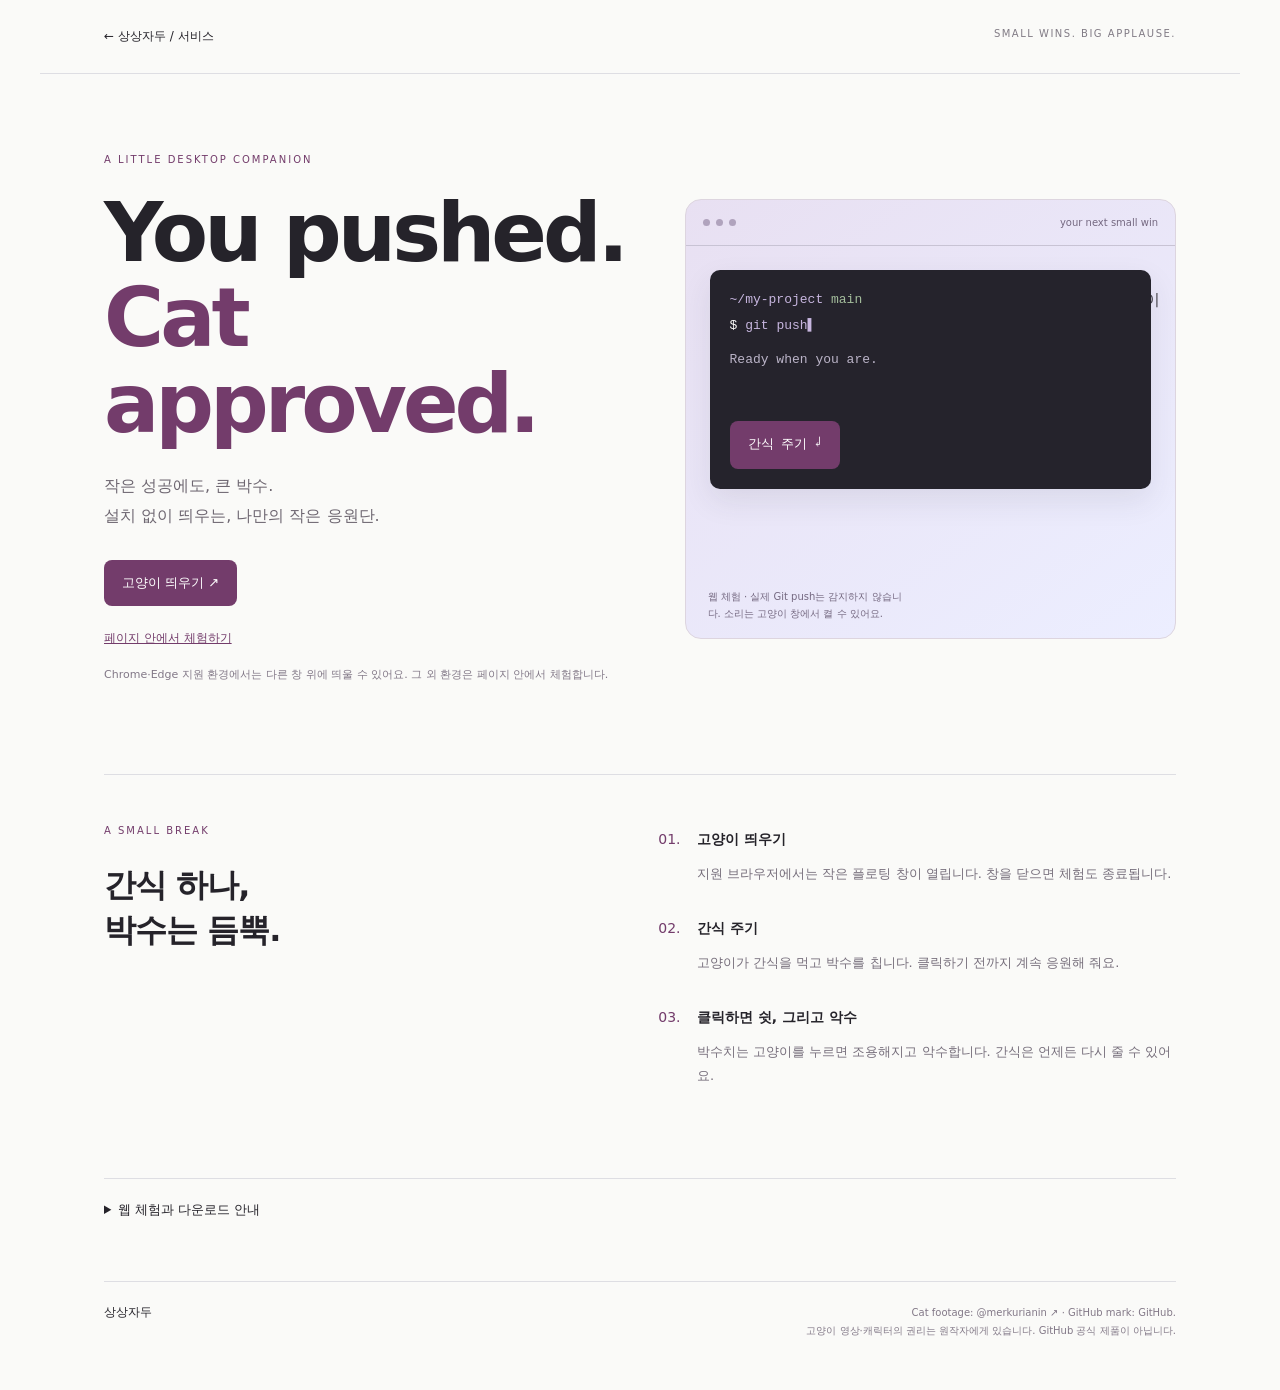
==== web/clap-cat/index.html @ 5a5c069d "Share Clap Cat and Usagi Rap sources and browser demos" ====
<!doctype html><html lang="ko"><head><meta charset="utf-8"><meta name="viewport" content="width=device-width,initial-scale=1"><title>Clap Cat — 상상자두</title><meta name="description" content="작은 성공에도 큰 박수. 설치 없이 고양이를 띄우고 간식과 박수, 쉿과 악수를 체험하세요."><link rel="icon" href="https://sangsangplum.pages.dev/favicon.svg"><link rel="stylesheet" href="style.css"></head><body>
<header><a href="../">← 상상자두 / 서비스</a><span>SMALL WINS. BIG APPLAUSE.</span></header>
<main><section class="intro"><p class="eyebrow">A LITTLE DESKTOP COMPANION</p><h1>You pushed.<br><em>Cat approved.</em></h1><p class="lead">작은 성공에도, 큰 박수.<br>설치 없이 띄우는, 나만의 작은 응원단.</p><div class="actions"><button id="try">고양이 띄우기 ↗</button></div><p id="launch-status" role="status"></p><button id="inline" class="inline-try">페이지 안에서 체험하기</button><p class="fine">Chrome·Edge 지원 환경에서는 다른 창 위에 띄울 수 있어요. 그 외 환경은 페이지 안에서 체험합니다.</p></section>
<section class="stage" aria-label="Git push 웹 체험"><div class="windowbar"><i></i><i></i><i></i><span>your next small win</span></div><div class="terminal"><p><span>~/my-project</span> <b>main</b></p><p>$ <span id="command">git push</span><span class="cursor">▌</span></p><pre id="output">Ready when you are.</pre><button id="push">간식 주기 ↵</button></div><img class="poster" src="cover.webp" alt="박수치는 검은 고양이" width="320" height="346"><p class="stage-label">웹 체험 · 실제 Git push는 감지하지 않습니다. 소리는 고양이 창에서 켤 수 있어요.</p></section>
<section class="instructions"><div><p class="eyebrow">A SMALL BREAK</p><h2>간식 하나,<br>박수는 듬뿍.</h2></div><ol><li><strong>고양이 띄우기</strong><p>지원 브라우저에서는 작은 플로팅 창이 열립니다. 창을 닫으면 체험도 종료됩니다.</p></li><li><strong>간식 주기</strong><p>고양이가 간식을 먹고 박수를 칩니다. 클릭하기 전까지 계속 응원해 줘요.</p></li><li><strong>클릭하면 쉿, 그리고 악수</strong><p>박수치는 고양이를 누르면 조용해지고 악수합니다. 간식은 언제든 다시 줄 수 있어요.</p></li></ol></section><details><summary>웹 체험과 다운로드 안내</summary><p>웹 체험은 PC의 Git 명령이나 파일을 읽지 않습니다. 작은 창 기능은 지원되는 데스크톱 브라우저에서 사용할 수 있으며, 브라우저를 닫으면 종료됩니다. 모바일과 미지원 환경에서는 페이지 안에서 체험합니다.</p><p>이 저장소는 소스와 웹 체험만 제공합니다. 실행 파일 다운로드는 제공하지 않습니다.</p></details><footer><a href="../">상상자두</a><p>Cat footage: <a href="https://www.tiktok.com/@merkurianin/video/7689433455318387975" target="_blank" rel="noopener noreferrer">@merkurianin ↗</a> · GitHub mark: GitHub.<br>고양이 영상·캐릭터의 권리는 원작자에게 있습니다. GitHub 공식 제품이 아닙니다.</p></footer></main>
<aside id="pet" hidden><button id="close" aria-label="체험 고양이 닫기">×</button><button id="cat" aria-label="고양이 클릭: 박수 멈추기. 페이지 안에서는 드래그로 이동"><canvas width="320" height="346"></canvas><img id="idle" src="github-mark.svg" alt="GitHub"></button><div class="pet-controls"><button id="sound" aria-pressed="false">소리 켜기</button><button id="reset">간식 주기</button></div><p id="pet-status" role="status">간식을 기다리고 있어요</p></aside><script type="module" src="demo.js"></script></body></html>
---- web/clap-cat/style.css ----
:root{font-family:system-ui,'Malgun Gothic',sans-serif;color:#25232a;background:#fafaf8;--plum:#733c6b}*{box-sizing:border-box}body{margin:0}button,a{-webkit-tap-highlight-color:transparent}button{font:inherit;cursor:pointer}a{color:inherit;text-decoration:none}a:hover{text-decoration:underline}button:focus-visible,a:focus-visible,summary:focus-visible{outline:3px solid #315eff;outline-offset:5px}header,main{max-width:1200px;margin:auto;padding:28px clamp(22px,5vw,70px)}header{display:flex;justify-content:space-between;gap:20px;font-size:12px;border-bottom:1px solid #dedee3}header span{font-size:10px;letter-spacing:1.5px;color:#817b85}main{display:grid;grid-template-columns:1.1fr 1fr;gap:40px;padding-top:70px}.eyebrow{font-size:10px;letter-spacing:2px;color:var(--plum)}h1{font-size:clamp(48px,6.6vw,82px);line-height:1.04;letter-spacing:-4px;margin:25px 0}h1 em{color:var(--plum);font-style:normal}.lead{font-size:16px;color:#6e6771;line-height:1.9}.actions{display:flex;flex-wrap:wrap;gap:10px;margin-top:28px}.actions button,#push{border:0;background:var(--plum);color:white;padding:14px 18px;border-radius:8px;font-size:13px}.actions .secondary{border:1px solid #d4cbd6;background:transparent;color:var(--plum)}button:disabled{opacity:.6;cursor:wait}.fine,#download-status{font-size:11px;color:#827887;line-height:1.6}.stage{align-self:center;min-height:440px;border:1px solid #ddd5df;border-radius:16px;background:linear-gradient(145deg,#e8e0f2,#eceeff);position:relative;overflow:hidden}.windowbar{display:flex;align-items:center;gap:6px;padding:17px;border-bottom:1px solid #c8c3d4}.windowbar i{width:7px;height:7px;background:#b0a3bd;border-radius:50%}.windowbar span{font-size:10px;margin-left:auto;color:#756981}.terminal{position:relative;z-index:1;margin:24px;padding:20px;background:#25232c;color:#fafaf8;border-radius:10px;font:13px/1.6 Consolas,monospace;box-shadow:0 12px 30px #35304418}.terminal p{margin:0 0 5px}.terminal p span{color:#c7b6df}.terminal b{font-weight:400;color:#a4bd9c}pre{white-space:pre-wrap;font:inherit;min-height:58px;color:#bbb4c8}.terminal button{font-family:Consolas,monospace}.poster{position:absolute;width:185px;right:0;bottom:2px;opacity:.85;pointer-events:none}.stage-label{position:absolute;bottom:6px;left:22px;font-size:10px;color:#756981;max-width:200px;line-height:1.7}.instructions{grid-column:1/-1;display:grid;grid-template-columns:1fr 1fr;border-top:1px solid #dedee3;margin-top:40px;padding-top:40px;gap:30px}h2{font-size:32px;letter-spacing:-1px;line-height:1.4}ol{list-style:decimal-leading-zero;padding-left:30px}li{padding:0 0 20px 12px;font-size:14px}li::marker{color:var(--plum)}li p,details p{font-size:13px;line-height:1.9;color:#766e7b}details{grid-column:1/-1;border-top:1px solid #dedee3;padding:22px 0;font-size:13px}summary{cursor:pointer}footer{grid-column:1/-1;display:flex;justify-content:space-between;gap:24px;border-top:1px solid #dedee3;padding:22px 0;font-size:12px}footer p{margin:0;text-align:right;font-size:10px;line-height:1.8;color:#827887}#pet{position:fixed;z-index:30;right:20px;bottom:20px;width:clamp(220px,29vw,320px);filter:drop-shadow(0 8px 12px #24142822)}[hidden]{display:none!important}#cat{display:block;position:relative;border:0;background:none;width:100%;padding:0;touch-action:none;cursor:grab}#cat:active{cursor:grabbing}canvas{width:100%;height:auto;display:block}#idle{position:absolute;width:58.75%;left:35%;top:16.18%;background:#fff;border-radius:50%}#close{position:absolute;right:5px;top:0;z-index:2;width:28px;height:28px;border:1px solid #d6cbd9;border-radius:50%;background:#fafaf8;color:#733c6b}.pet-controls{display:flex;justify-content:center;gap:8px}.pet-controls button{background:#fafaf8ed;border:1px solid #cfc2d4;border-radius:20px;font-size:11px;padding:7px 10px;color:#60385e}#pet-status{text-align:center;font-size:11px;color:#60385e;background:#fafaf8dd;border-radius:20px;padding:5px}.cursor{animation:blink 1s steps(2) infinite}@keyframes blink{50%{opacity:0}}@media(max-width:750px){header span{display:none}main{grid-template-columns:1fr;padding-top:36px;gap:25px}h1{font-size:58px;letter-spacing:-3px}.stage{min-height:400px}.instructions{grid-template-columns:1fr;margin-top:20px}footer{flex-direction:column}footer p{text-align:left}#pet{width:230px;right:8px;bottom:8px}}@media(prefers-reduced-motion:reduce){.cursor{animation:none}}

.inline-try{border:0;background:none;color:#733c6b;text-decoration:underline;font-size:12px;padding:8px 0}button:disabled{cursor:not-allowed}

.download-notice{grid-column:1/-1;scroll-margin-top:24px;border:1px solid #d8cddd;border-radius:16px;padding:clamp(20px,4vw,36px);background:#f1ecf5}.download-notice p{font-size:14px;line-height:1.9;color:#655b6b}.download-notice dl{font-size:12px;line-height:1.8}.download-notice dt{font-weight:700;margin-top:12px}.download-notice dd{margin:2px 0;overflow-wrap:anywhere}.download-notice code{user-select:all}.download-notice button{border:0;background:#733c6b;color:white;padding:14px 18px;border-radius:8px}.download-jump{display:inline-block;padding:14px 18px;border-radius:8px;font-size:13px}
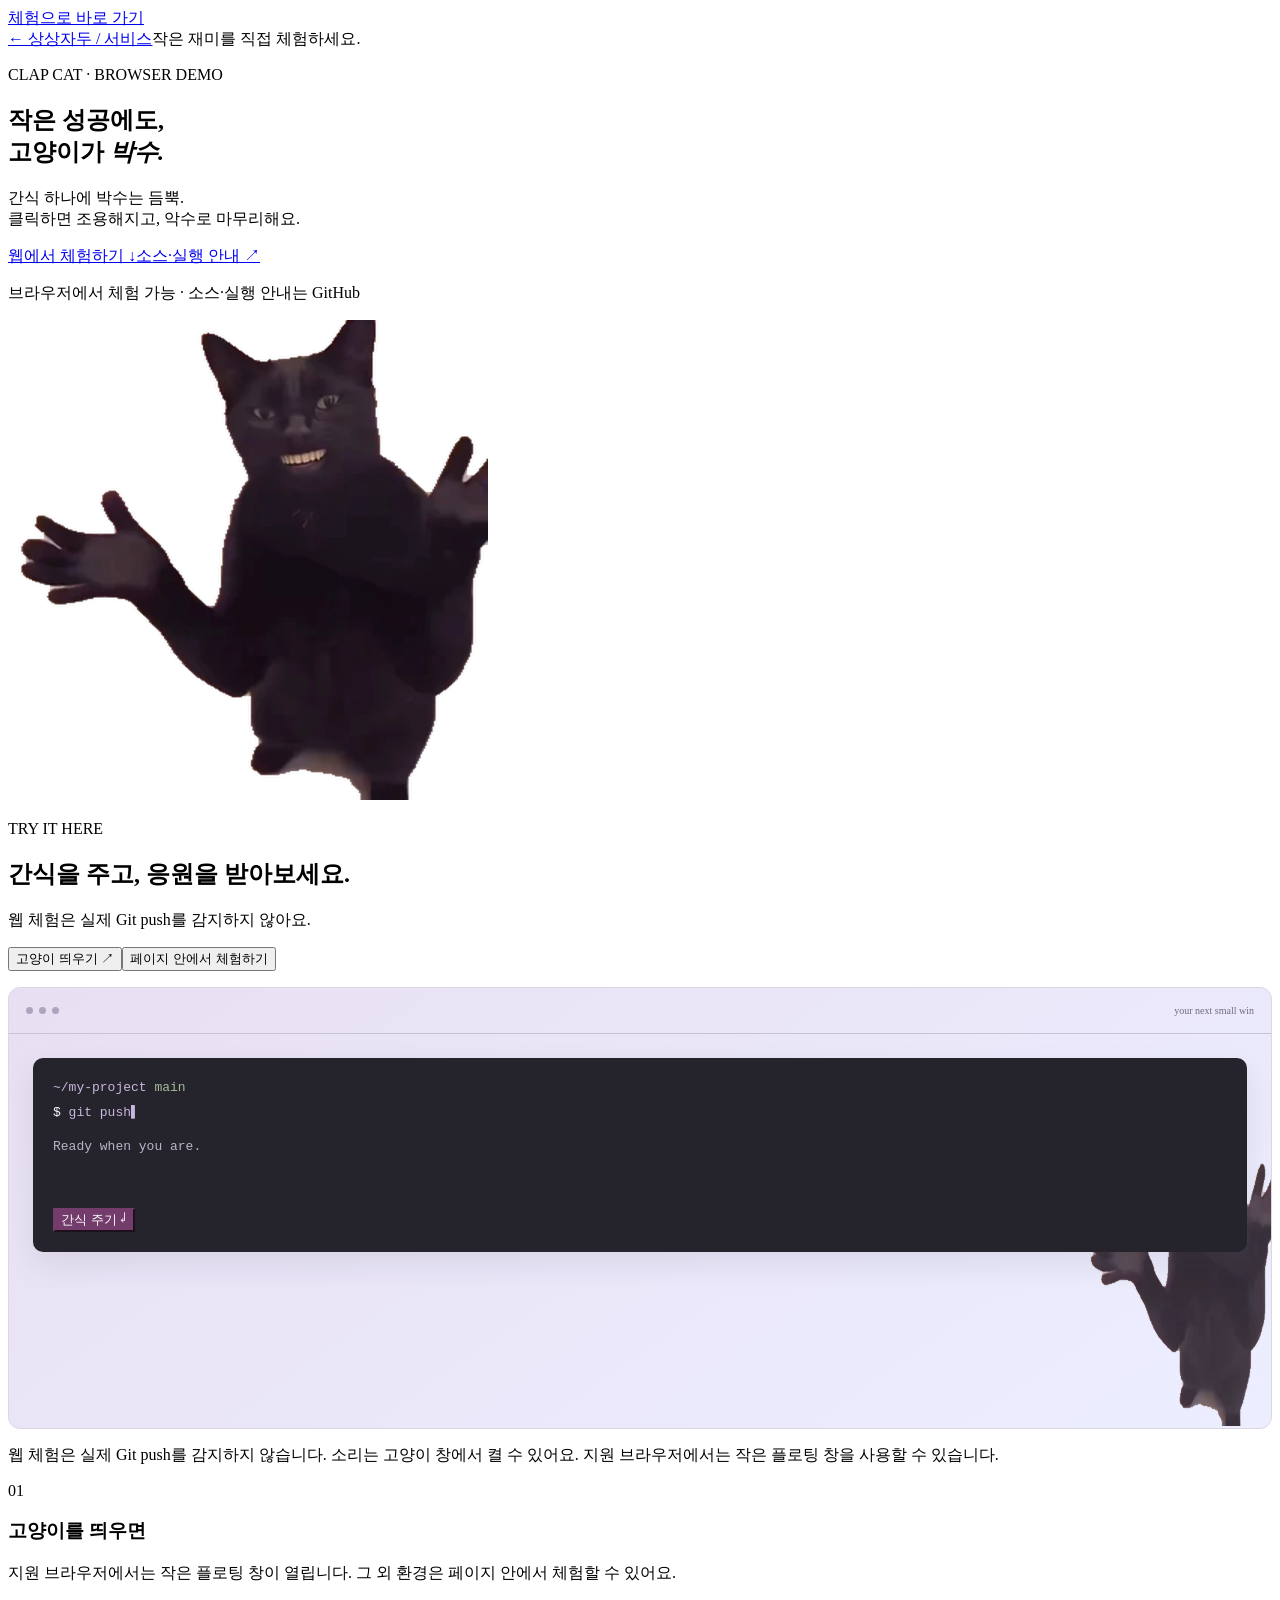
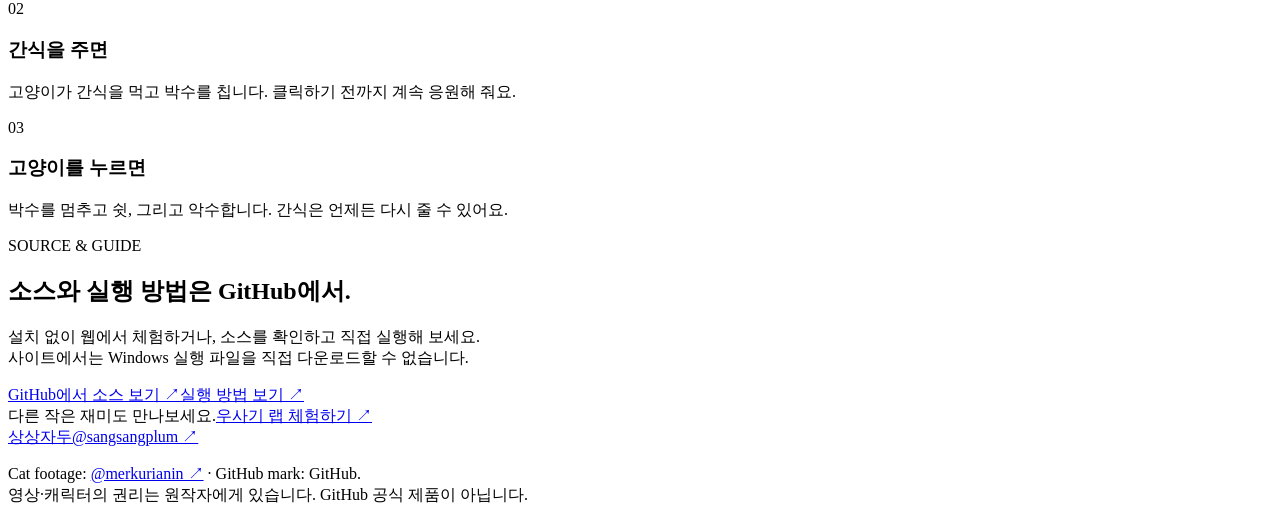
==== commit c3d7510b: "Share the reusable toy page design system and authoring rules" ====
--- a/web/clap-cat/index.html
+++ b/web/clap-cat/index.html
@@ -1,6 +1,12 @@
-<!doctype html><html lang="ko"><head><meta charset="utf-8"><meta name="viewport" content="width=device-width,initial-scale=1"><title>Clap Cat — 상상자두</title><meta name="description" content="작은 성공에도 큰 박수. 설치 없이 고양이를 띄우고 간식과 박수, 쉿과 악수를 체험하세요."><link rel="icon" href="https://sangsangplum.pages.dev/favicon.svg"><link rel="stylesheet" href="style.css"></head><body>
-<header><a href="../">← 상상자두 / 서비스</a><span>SMALL WINS. BIG APPLAUSE.</span></header>
-<main><section class="intro"><p class="eyebrow">A LITTLE DESKTOP COMPANION</p><h1>You pushed.<br><em>Cat approved.</em></h1><p class="lead">작은 성공에도, 큰 박수.<br>설치 없이 띄우는, 나만의 작은 응원단.</p><div class="actions"><button id="try">고양이 띄우기 ↗</button></div><p id="launch-status" role="status"></p><button id="inline" class="inline-try">페이지 안에서 체험하기</button><p class="fine">Chrome·Edge 지원 환경에서는 다른 창 위에 띄울 수 있어요. 그 외 환경은 페이지 안에서 체험합니다.</p></section>
-<section class="stage" aria-label="Git push 웹 체험"><div class="windowbar"><i></i><i></i><i></i><span>your next small win</span></div><div class="terminal"><p><span>~/my-project</span> <b>main</b></p><p>$ <span id="command">git push</span><span class="cursor">▌</span></p><pre id="output">Ready when you are.</pre><button id="push">간식 주기 ↵</button></div><img class="poster" src="cover.webp" alt="박수치는 검은 고양이" width="320" height="346"><p class="stage-label">웹 체험 · 실제 Git push는 감지하지 않습니다. 소리는 고양이 창에서 켤 수 있어요.</p></section>
-<section class="instructions"><div><p class="eyebrow">A SMALL BREAK</p><h2>간식 하나,<br>박수는 듬뿍.</h2></div><ol><li><strong>고양이 띄우기</strong><p>지원 브라우저에서는 작은 플로팅 창이 열립니다. 창을 닫으면 체험도 종료됩니다.</p></li><li><strong>간식 주기</strong><p>고양이가 간식을 먹고 박수를 칩니다. 클릭하기 전까지 계속 응원해 줘요.</p></li><li><strong>클릭하면 쉿, 그리고 악수</strong><p>박수치는 고양이를 누르면 조용해지고 악수합니다. 간식은 언제든 다시 줄 수 있어요.</p></li></ol></section><details><summary>웹 체험과 다운로드 안내</summary><p>웹 체험은 PC의 Git 명령이나 파일을 읽지 않습니다. 작은 창 기능은 지원되는 데스크톱 브라우저에서 사용할 수 있으며, 브라우저를 닫으면 종료됩니다. 모바일과 미지원 환경에서는 페이지 안에서 체험합니다.</p><p>이 저장소는 소스와 웹 체험만 제공합니다. 실행 파일 다운로드는 제공하지 않습니다.</p></details><footer><a href="../">상상자두</a><p>Cat footage: <a href="https://www.tiktok.com/@merkurianin/video/7689433455318387975" target="_blank" rel="noopener noreferrer">@merkurianin ↗</a> · GitHub mark: GitHub.<br>고양이 영상·캐릭터의 권리는 원작자에게 있습니다. GitHub 공식 제품이 아닙니다.</p></footer></main>
+<!doctype html>
+<html lang="ko"><head><meta charset="utf-8"><meta name="viewport" content="width=device-width,initial-scale=1"><meta name="description" content="설치 없이 고양이에게 간식을 주고 박수, 쉿과 악수를 체험하세요."><meta name="theme-color" content="#f6f3ed"><title>Clap Cat — 상상자두</title><link rel="icon" href="/favicon.svg"><link rel="stylesheet" href="style.css"><link rel="stylesheet" href="/assets/toy-page.css?v=1"></head>
+<body class="toy-page"><a class="toy-skip" href="#experience">체험으로 바로 가기</a>
+<header class="toy-header"><a class="toy-brand" href="/#ssp-services">← 상상자두 <span>/ 서비스</span></a><span class="toy-header-note">작은 재미를 직접 체험하세요.</span></header>
+<main class="toy-main">
+<section class="toy-hero"><div><p class="toy-eyebrow">CLAP CAT · BROWSER DEMO</p><h1>작은 성공에도,<br>고양이가 <em>박수.</em></h1><p class="toy-lead">간식 하나에 박수는 듬뿍.<br>클릭하면 조용해지고, 악수로 마무리해요.</p><div class="toy-actions"><a class="toy-button primary" href="#experience">웹에서 체험하기 ↓</a><a class="toy-button" href="#source">소스·실행 안내 ↗</a></div><p class="toy-availability">브라우저에서 체험 가능 <span>·</span> 소스·실행 안내는 GitHub</p></div><div class="toy-art"><img src="cover.webp" alt="박수치는 검은 고양이" width="480" height="480"></div></section>
+<section id="experience" class="toy-experience" aria-labelledby="experience-title"><div class="toy-section-heading"><div><p class="toy-eyebrow">TRY IT HERE</p><h2 id="experience-title">간식을 주고, 응원을 받아보세요.</h2></div><p class="toy-scope">웹 체험은 실제 Git push를 감지하지 않아요.</p></div><div class="toolbar"><button id="try" class="primary">고양이 띄우기 ↗</button><button id="inline">페이지 안에서 체험하기</button></div><p id="launch-status" role="status"></p><section class="stage" aria-label="Clap Cat 웹 체험"><div class="windowbar"><i></i><i></i><i></i><span>your next small win</span></div><div class="terminal"><p><span>~/my-project</span> <b>main</b></p><p>$ <span id="command">git push</span><span class="cursor">▌</span></p><pre id="output">Ready when you are.</pre><button id="push">간식 주기 ↵</button></div><img class="poster" src="cover.webp" alt="박수치는 검은 고양이" width="320" height="346"></section><p class="toy-note">웹 체험은 실제 Git push를 감지하지 않습니다. 소리는 고양이 창에서 켤 수 있어요. 지원 브라우저에서는 작은 플로팅 창을 사용할 수 있습니다.</p></section>
+<section class="toy-steps" aria-label="체험 방법"><article><span>01</span><div><h3>고양이를 띄우면</h3><p>지원 브라우저에서는 작은 플로팅 창이 열립니다. 그 외 환경은 페이지 안에서 체험할 수 있어요.</p></div></article><article><span>02</span><div><h3>간식을 주면</h3><p>고양이가 간식을 먹고 박수를 칩니다. 클릭하기 전까지 계속 응원해 줘요.</p></div></article><article><span>03</span><div><h3>고양이를 누르면</h3><p>박수를 멈추고 쉿, 그리고 악수합니다. 간식은 언제든 다시 줄 수 있어요.</p></div></article></section>
+<section id="source" class="toy-source" aria-labelledby="source-title"><p class="toy-eyebrow">SOURCE &amp; GUIDE</p><h2 id="source-title">소스와 실행 방법은 GitHub에서.</h2><p>설치 없이 웹에서 체험하거나, 소스를 확인하고 직접 실행해 보세요.<br>사이트에서는 Windows 실행 파일을 직접 다운로드할 수 없습니다.</p><div class="toy-actions"><a class="toy-button primary" href="https://github.com/EehdrmsS/sangsangplum-toys/tree/main/clap-cat" target="_blank" rel="noopener noreferrer">GitHub에서 소스 보기 ↗</a><a class="toy-button" href="https://github.com/EehdrmsS/sangsangplum-toys#소스-내려받기와-실행" target="_blank" rel="noopener noreferrer">실행 방법 보기 ↗</a></div></section>
+<nav class="toy-related" aria-label="다른 체험"><span>다른 작은 재미도 만나보세요.</span><a href="/usagi-rap/">우사기 랩 체험하기 ↗</a></nav>
+</main><footer class="toy-footer"><div><a class="toy-brand" href="/">상상자두</a><a class="toy-social" href="https://www.instagram.com/sangsangplum/" target="_blank" rel="noopener noreferrer">@sangsangplum ↗</a></div><p>Cat footage: <a href="https://www.tiktok.com/@merkurianin/video/7689433455318387975" target="_blank" rel="noopener noreferrer">@merkurianin ↗</a> · GitHub mark: GitHub.<br>영상·캐릭터의 권리는 원작자에게 있습니다. GitHub 공식 제품이 아닙니다.</p></footer>
 <aside id="pet" hidden><button id="close" aria-label="체험 고양이 닫기">×</button><button id="cat" aria-label="고양이 클릭: 박수 멈추기. 페이지 안에서는 드래그로 이동"><canvas width="320" height="346"></canvas><img id="idle" src="github-mark.svg" alt="GitHub"></button><div class="pet-controls"><button id="sound" aria-pressed="false">소리 켜기</button><button id="reset">간식 주기</button></div><p id="pet-status" role="status">간식을 기다리고 있어요</p></aside><script type="module" src="demo.js"></script></body></html>
--- a/web/clap-cat/style.css
+++ b/web/clap-cat/style.css
@@ -1,5 +1,3 @@
-:root{font-family:system-ui,'Malgun Gothic',sans-serif;color:#25232a;background:#fafaf8;--plum:#733c6b}*{box-sizing:border-box}body{margin:0}button,a{-webkit-tap-highlight-color:transparent}button{font:inherit;cursor:pointer}a{color:inherit;text-decoration:none}a:hover{text-decoration:underline}button:focus-visible,a:focus-visible,summary:focus-visible{outline:3px solid #315eff;outline-offset:5px}header,main{max-width:1200px;margin:auto;padding:28px clamp(22px,5vw,70px)}header{display:flex;justify-content:space-between;gap:20px;font-size:12px;border-bottom:1px solid #dedee3}header span{font-size:10px;letter-spacing:1.5px;color:#817b85}main{display:grid;grid-template-columns:1.1fr 1fr;gap:40px;padding-top:70px}.eyebrow{font-size:10px;letter-spacing:2px;color:var(--plum)}h1{font-size:clamp(48px,6.6vw,82px);line-height:1.04;letter-spacing:-4px;margin:25px 0}h1 em{color:var(--plum);font-style:normal}.lead{font-size:16px;color:#6e6771;line-height:1.9}.actions{display:flex;flex-wrap:wrap;gap:10px;margin-top:28px}.actions button,#push{border:0;background:var(--plum);color:white;padding:14px 18px;border-radius:8px;font-size:13px}.actions .secondary{border:1px solid #d4cbd6;background:transparent;color:var(--plum)}button:disabled{opacity:.6;cursor:wait}.fine,#download-status{font-size:11px;color:#827887;line-height:1.6}.stage{align-self:center;min-height:440px;border:1px solid #ddd5df;border-radius:16px;background:linear-gradient(145deg,#e8e0f2,#eceeff);position:relative;overflow:hidden}.windowbar{display:flex;align-items:center;gap:6px;padding:17px;border-bottom:1px solid #c8c3d4}.windowbar i{width:7px;height:7px;background:#b0a3bd;border-radius:50%}.windowbar span{font-size:10px;margin-left:auto;color:#756981}.terminal{position:relative;z-index:1;margin:24px;padding:20px;background:#25232c;color:#fafaf8;border-radius:10px;font:13px/1.6 Consolas,monospace;box-shadow:0 12px 30px #35304418}.terminal p{margin:0 0 5px}.terminal p span{color:#c7b6df}.terminal b{font-weight:400;color:#a4bd9c}pre{white-space:pre-wrap;font:inherit;min-height:58px;color:#bbb4c8}.terminal button{font-family:Consolas,monospace}.poster{position:absolute;width:185px;right:0;bottom:2px;opacity:.85;pointer-events:none}.stage-label{position:absolute;bottom:6px;left:22px;font-size:10px;color:#756981;max-width:200px;line-height:1.7}.instructions{grid-column:1/-1;display:grid;grid-template-columns:1fr 1fr;border-top:1px solid #dedee3;margin-top:40px;padding-top:40px;gap:30px}h2{font-size:32px;letter-spacing:-1px;line-height:1.4}ol{list-style:decimal-leading-zero;padding-left:30px}li{padding:0 0 20px 12px;font-size:14px}li::marker{color:var(--plum)}li p,details p{font-size:13px;line-height:1.9;color:#766e7b}details{grid-column:1/-1;border-top:1px solid #dedee3;padding:22px 0;font-size:13px}summary{cursor:pointer}footer{grid-column:1/-1;display:flex;justify-content:space-between;gap:24px;border-top:1px solid #dedee3;padding:22px 0;font-size:12px}footer p{margin:0;text-align:right;font-size:10px;line-height:1.8;color:#827887}#pet{position:fixed;z-index:30;right:20px;bottom:20px;width:clamp(220px,29vw,320px);filter:drop-shadow(0 8px 12px #24142822)}[hidden]{display:none!important}#cat{display:block;position:relative;border:0;background:none;width:100%;padding:0;touch-action:none;cursor:grab}#cat:active{cursor:grabbing}canvas{width:100%;height:auto;display:block}#idle{position:absolute;width:58.75%;left:35%;top:16.18%;background:#fff;border-radius:50%}#close{position:absolute;right:5px;top:0;z-index:2;width:28px;height:28px;border:1px solid #d6cbd9;border-radius:50%;background:#fafaf8;color:#733c6b}.pet-controls{display:flex;justify-content:center;gap:8px}.pet-controls button{background:#fafaf8ed;border:1px solid #cfc2d4;border-radius:20px;font-size:11px;padding:7px 10px;color:#60385e}#pet-status{text-align:center;font-size:11px;color:#60385e;background:#fafaf8dd;border-radius:20px;padding:5px}.cursor{animation:blink 1s steps(2) infinite}@keyframes blink{50%{opacity:0}}@media(max-width:750px){header span{display:none}main{grid-template-columns:1fr;padding-top:36px;gap:25px}h1{font-size:58px;letter-spacing:-3px}.stage{min-height:400px}.instructions{grid-template-columns:1fr;margin-top:20px}footer{flex-direction:column}footer p{text-align:left}#pet{width:230px;right:8px;bottom:8px}}@media(prefers-reduced-motion:reduce){.cursor{animation:none}}
-
-.inline-try{border:0;background:none;color:#733c6b;text-decoration:underline;font-size:12px;padding:8px 0}button:disabled{cursor:not-allowed}
-
-.download-notice{grid-column:1/-1;scroll-margin-top:24px;border:1px solid #d8cddd;border-radius:16px;padding:clamp(20px,4vw,36px);background:#f1ecf5}.download-notice p{font-size:14px;line-height:1.9;color:#655b6b}.download-notice dl{font-size:12px;line-height:1.8}.download-notice dt{font-weight:700;margin-top:12px}.download-notice dd{margin:2px 0;overflow-wrap:anywhere}.download-notice code{user-select:all}.download-notice button{border:0;background:#733c6b;color:white;padding:14px 18px;border-radius:8px}.download-jump{display:inline-block;padding:14px 18px;border-radius:8px;font-size:13px}
+/* Clap Cat interaction area only. Shared shell: /assets/toy-page.css */
+.stage{min-height:440px;border:1px solid #ddd5df;border-radius:12px;background:linear-gradient(145deg,#e8e0f2,#eceeff);position:relative;overflow:hidden}.windowbar{display:flex;align-items:center;gap:6px;padding:17px;border-bottom:1px solid #c8c3d4}.windowbar i{width:7px;height:7px;background:#b0a3bd;border-radius:50%}.windowbar span{font-size:10px;margin-left:auto;color:#756981}.terminal{position:relative;z-index:1;margin:24px;padding:20px;background:#25232c;color:#fafaf8;border-radius:10px;font:13px/1.6 Consolas,monospace;box-shadow:0 12px 30px #35304418}.terminal p{margin:0 0 5px}.terminal p span{color:#c7b6df}.terminal b{font-weight:400;color:#a4bd9c}.terminal pre{white-space:pre-wrap;font:inherit;min-height:58px;color:#bbb4c8}#push{background:#733c6b;color:white;border-color:#733c6b}.poster{position:absolute;width:185px;right:0;bottom:2px;opacity:.85;pointer-events:none}
+#pet{position:fixed;z-index:30;right:20px;bottom:20px;width:clamp(220px,29vw,320px);filter:drop-shadow(0 8px 12px #24142822);font-family:system-ui,'Malgun Gothic',sans-serif}#pet *{box-sizing:border-box}[hidden]{display:none!important}#cat{display:block;position:relative;border:0;background:none;width:100%;padding:0;touch-action:none;cursor:grab;min-height:0}#cat:active{cursor:grabbing}canvas{width:100%;height:auto;display:block}#idle{position:absolute;width:58.75%;left:35%;top:16.18%;background:#fff;border-radius:50%}#close{position:absolute;right:5px;top:0;z-index:2;width:44px;height:44px;min-height:44px;padding:0;border:1px solid #d6cbd9;border-radius:50%;background:#fafaf8;color:#733c6b;cursor:pointer}.pet-controls{display:flex;justify-content:center;gap:8px}.pet-controls button{background:#fafaf8ed;border:1px solid #cfc2d4;border-radius:20px;min-height:44px;font-size:11px;padding:7px 10px;color:#60385e;cursor:pointer}#pet-status{text-align:center;font-size:11px;color:#60385e;background:#fafaf8dd;border-radius:20px;padding:5px}.cursor{animation:blink 1s steps(2) infinite}@keyframes blink{50%{opacity:0}}@media(max-width:750px){.stage{min-height:400px}.terminal{margin:18px;padding:18px}#pet{width:230px;right:8px;bottom:8px}}@media(prefers-reduced-motion:reduce){.cursor{animation:none}}
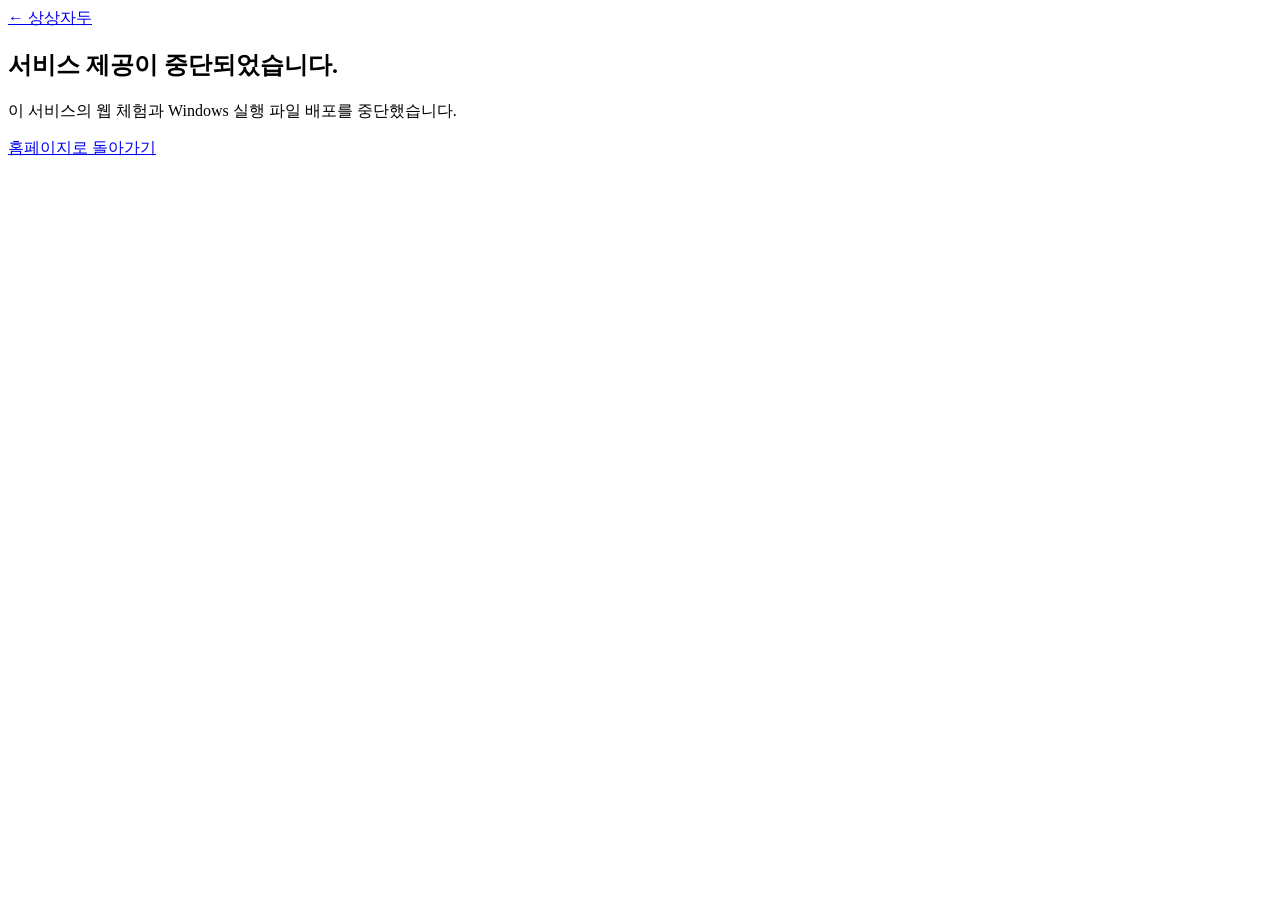
==== commit df6ca292: "Remove third-party toy images and audio from tracked files" ====
--- a/web/clap-cat/index.html
+++ b/web/clap-cat/index.html
@@ -1,12 +1,3 @@
 <!doctype html>
-<html lang="ko"><head><meta charset="utf-8"><meta name="viewport" content="width=device-width,initial-scale=1"><meta name="description" content="설치 없이 고양이에게 간식을 주고 박수, 쉿과 악수를 체험하세요."><meta name="theme-color" content="#f6f3ed"><title>Clap Cat — 상상자두</title><link rel="icon" href="/favicon.svg"><link rel="stylesheet" href="style.css"><link rel="stylesheet" href="/assets/toy-page.css?v=1"></head>
-<body class="toy-page"><a class="toy-skip" href="#experience">체험으로 바로 가기</a>
-<header class="toy-header"><a class="toy-brand" href="/#ssp-services">← 상상자두 <span>/ 서비스</span></a><span class="toy-header-note">작은 재미를 직접 체험하세요.</span></header>
-<main class="toy-main">
-<section class="toy-hero"><div><p class="toy-eyebrow">CLAP CAT · BROWSER DEMO</p><h1>작은 성공에도,<br>고양이가 <em>박수.</em></h1><p class="toy-lead">간식 하나에 박수는 듬뿍.<br>클릭하면 조용해지고, 악수로 마무리해요.</p><div class="toy-actions"><a class="toy-button primary" href="#experience">웹에서 체험하기 ↓</a><a class="toy-button" href="#source">소스·실행 안내 ↗</a></div><p class="toy-availability">브라우저에서 체험 가능 <span>·</span> 소스·실행 안내는 GitHub</p></div><div class="toy-art"><img src="cover.webp" alt="박수치는 검은 고양이" width="480" height="480"></div></section>
-<section id="experience" class="toy-experience" aria-labelledby="experience-title"><div class="toy-section-heading"><div><p class="toy-eyebrow">TRY IT HERE</p><h2 id="experience-title">간식을 주고, 응원을 받아보세요.</h2></div><p class="toy-scope">웹 체험은 실제 Git push를 감지하지 않아요.</p></div><div class="toolbar"><button id="try" class="primary">고양이 띄우기 ↗</button><button id="inline">페이지 안에서 체험하기</button></div><p id="launch-status" role="status"></p><section class="stage" aria-label="Clap Cat 웹 체험"><div class="windowbar"><i></i><i></i><i></i><span>your next small win</span></div><div class="terminal"><p><span>~/my-project</span> <b>main</b></p><p>$ <span id="command">git push</span><span class="cursor">▌</span></p><pre id="output">Ready when you are.</pre><button id="push">간식 주기 ↵</button></div><img class="poster" src="cover.webp" alt="박수치는 검은 고양이" width="320" height="346"></section><p class="toy-note">웹 체험은 실제 Git push를 감지하지 않습니다. 소리는 고양이 창에서 켤 수 있어요. 지원 브라우저에서는 작은 플로팅 창을 사용할 수 있습니다.</p></section>
-<section class="toy-steps" aria-label="체험 방법"><article><span>01</span><div><h3>고양이를 띄우면</h3><p>지원 브라우저에서는 작은 플로팅 창이 열립니다. 그 외 환경은 페이지 안에서 체험할 수 있어요.</p></div></article><article><span>02</span><div><h3>간식을 주면</h3><p>고양이가 간식을 먹고 박수를 칩니다. 클릭하기 전까지 계속 응원해 줘요.</p></div></article><article><span>03</span><div><h3>고양이를 누르면</h3><p>박수를 멈추고 쉿, 그리고 악수합니다. 간식은 언제든 다시 줄 수 있어요.</p></div></article></section>
-<section id="source" class="toy-source" aria-labelledby="source-title"><p class="toy-eyebrow">SOURCE &amp; GUIDE</p><h2 id="source-title">소스와 실행 방법은 GitHub에서.</h2><p>설치 없이 웹에서 체험하거나, 소스를 확인하고 직접 실행해 보세요.<br>사이트에서는 Windows 실행 파일을 직접 다운로드할 수 없습니다.</p><div class="toy-actions"><a class="toy-button primary" href="https://github.com/EehdrmsS/sangsangplum-toys/tree/main/clap-cat" target="_blank" rel="noopener noreferrer">GitHub에서 소스 보기 ↗</a><a class="toy-button" href="https://github.com/EehdrmsS/sangsangplum-toys#소스-내려받기와-실행" target="_blank" rel="noopener noreferrer">실행 방법 보기 ↗</a></div></section>
-<nav class="toy-related" aria-label="다른 체험"><span>다른 작은 재미도 만나보세요.</span><a href="/usagi-rap/">우사기 랩 체험하기 ↗</a></nav>
-</main><footer class="toy-footer"><div><a class="toy-brand" href="/">상상자두</a><a class="toy-social" href="https://www.instagram.com/sangsangplum/" target="_blank" rel="noopener noreferrer">@sangsangplum ↗</a></div><p>Cat footage: <a href="https://www.tiktok.com/@merkurianin/video/7689433455318387975" target="_blank" rel="noopener noreferrer">@merkurianin ↗</a> · GitHub mark: GitHub.<br>영상·캐릭터의 권리는 원작자에게 있습니다. GitHub 공식 제품이 아닙니다.</p></footer>
-<aside id="pet" hidden><button id="close" aria-label="체험 고양이 닫기">×</button><button id="cat" aria-label="고양이 클릭: 박수 멈추기. 페이지 안에서는 드래그로 이동"><canvas width="320" height="346"></canvas><img id="idle" src="github-mark.svg" alt="GitHub"></button><div class="pet-controls"><button id="sound" aria-pressed="false">소리 켜기</button><button id="reset">간식 주기</button></div><p id="pet-status" role="status">간식을 기다리고 있어요</p></aside><script type="module" src="demo.js"></script></body></html>
+<html lang="ko"><head><meta charset="utf-8"><meta name="viewport" content="width=device-width,initial-scale=1"><meta name="robots" content="noindex,nofollow"><title>서비스 제공 중단 — 상상자두</title><link rel="icon" href="/favicon.svg"><link rel="stylesheet" href="/assets/toy-page.css?v=1"></head>
+<body class="toy-page"><header class="toy-header"><a class="toy-brand" href="/">← 상상자두</a></header><main class="toy-main"><section class="toy-source"><h1>서비스 제공이 중단되었습니다.</h1><p>이 서비스의 웹 체험과 Windows 실행 파일 배포를 중단했습니다.</p><a class="toy-button" href="/">홈페이지로 돌아가기</a></section></main></body></html>
